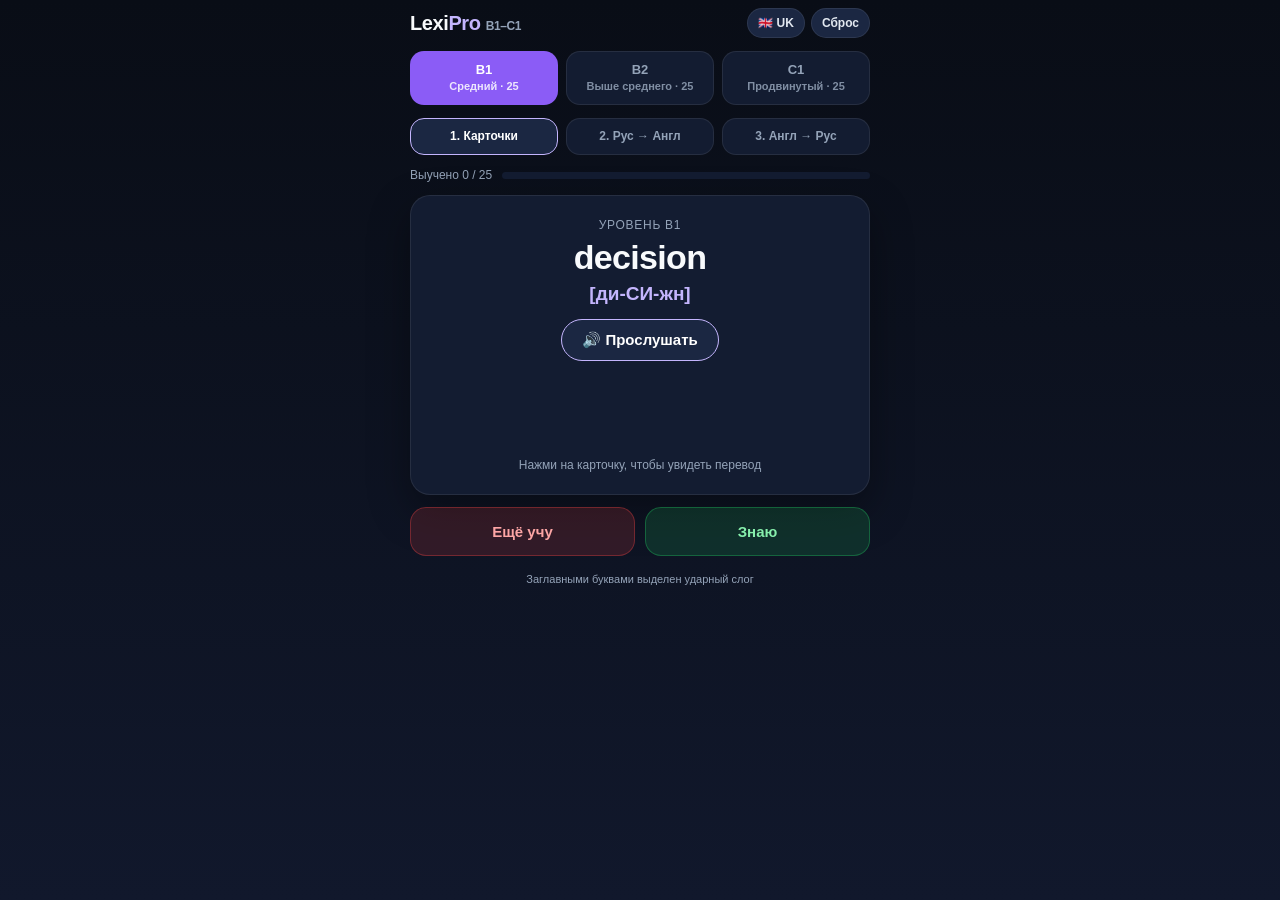
==== pro.html @ 26621e14 "Add LexiGo Starter and Pro apps" ====
<!DOCTYPE html>
<html lang="ru">
<head>
  <meta charset="UTF-8" />
  <meta name="viewport" content="width=device-width, initial-scale=1.0, viewport-fit=cover" />
  <meta name="apple-mobile-web-app-capable" content="yes" />
  <meta name="mobile-web-app-capable" content="yes" />
  <meta name="apple-mobile-web-app-status-bar-style" content="black-translucent" />
  <meta name="apple-mobile-web-app-title" content="Lexi Pro" />
  <meta name="theme-color" content="#090d16" />
  <link rel="apple-touch-icon" href="icon-pro.png" />
  <link rel="icon" href="icon-pro.png" />
  <title>Lexi Pro</title>
  <link rel="stylesheet" href="app.css" />
  <style>
    :root { --bg: #090d16; --bg-2: #11182c; --accent: #8b5cf6; --accent-soft: #c4b5fd; --accent-ink: #ffffff; }
  </style>
</head>
<body>
  <div class="app">
    <div class="top-bar">
      <a class="brand" href="./">Lexi<span>Pro</span> <small>B1–C1</small></a>
      <div class="top-controls">
        <button class="pill-btn" id="accentBtn" type="button">🇬🇧 UK</button>
        <button class="pill-btn" id="resetBtn" type="button">Сброс</button>
      </div>
    </div>

    <div class="levels" id="levelsBar"></div>

    <div class="modes" id="modesBar">
      <button class="mode-btn" data-mode="cards" type="button">1. Карточки</button>
      <button class="mode-btn" data-mode="ru2en" type="button">2. Рус → Англ</button>
      <button class="mode-btn" data-mode="en2ru" type="button">3. Англ → Рус</button>
    </div>

    <div class="progress-wrap">
      <span id="progressText"></span>
      <div class="progress-bar"><div class="progress-fill" id="progressFill"></div></div>
    </div>

    <div id="stage"></div>
    <div class="footer-note">Заглавными буквами выделен ударный слог</div>
  </div>

  <script>
    // [английское слово, транскрипция с ударением, перевод, пример EN, пример RU]
    window.LEXI_CONFIG = {
      storageKey: "lexipro_v2",
      levels: [
        { id: "B1", title: "Средний" },
        { id: "B2", title: "Выше среднего" },
        { id: "C1", title: "Продвинутый" }
      ],
      words: {
        B1: [
          ["achieve", "[э-ЧИВ]", "достигать", "You can achieve your goals.", "Ты можешь достичь своих целей."],
          ["require", "[ри-КУАЙ-э]", "требовать", "This task requires patience.", "Эта задача требует терпения."],
          ["avoid", "[э-ВОЙД]", "избегать", "Try to avoid common mistakes.", "Старайся избегать типичных ошибок."],
          ["reliable", "[ри-ЛАЙ-э-бл]", "надёжный", "He is a reliable colleague.", "Он надёжный коллега."],
          ["behaviour", "[би-ХЕЙ-вьэ]", "поведение", "His behaviour surprised everyone.", "Его поведение всех удивило."],
          ["programme", "[ПРОУ-грэм]", "программа, телепередача", "Did you watch that new programme?", "Ты смотрел ту новую передачу?"],
          ["advantage", "[эд-ВАН-тидж]", "преимущество", "Speaking English is a big advantage.", "Знание английского — большое преимущество."],
          ["manage", "[МЭ-нидж]", "справляться, суметь", "How did you manage to finish on time?", "Как тебе удалось закончить вовремя?"],
          ["mention", "[МЕН-шн]", "упоминать", "She didn't mention the price.", "Она не упомянула цену."],
          ["support", "[сэ-ПОТ]", "поддерживать; поддержка", "Thank you for your support.", "Спасибо за поддержку."],
          ["opportunity", "[о-пэ-ТЬЮ-нэ-ти]", "возможность", "It's a great opportunity to learn.", "Это отличная возможность научиться."],
          ["compare", "[кэм-ПЭА]", "сравнивать", "Compare the two options carefully.", "Внимательно сравни два варианта."],
          ["describe", "[ди-СКРАЙБ]", "описывать", "Can you describe what it looks like?", "Можешь описать, как это выглядит?"],
          ["encourage", "[ин-КА-ридж]", "поощрять, ободрять", "Good teachers encourage curiosity.", "Хорошие учителя поощряют любознательность."],
          ["reduce", "[ри-ДЬЮС]", "сокращать, уменьшать", "We want to reduce our expenses.", "Мы хотим сократить расходы."],
          ["decision", "[ди-СИ-жн]", "решение (выбор)", "We made a quick decision.", "Мы быстро приняли решение."],
          ["solution", "[сэ-ЛУ-шн]", "решение (проблемы)", "We need a solution to this problem.", "Нам нужно решение этой проблемы."],
          ["appointment", "[э-ПОЙНТ-мэнт]", "запись, приём (у врача и т.п.)", "I have a dentist appointment at ten.", "У меня запись к стоматологу на десять."],
          ["complain", "[кэм-ПЛЕЙН]", "жаловаться", "He always complains about the food.", "Он вечно жалуется на еду."],
          ["increase", "[ин-КРИС]", "увеличивать(ся)", "Prices increased last month.", "В прошлом месяце цены выросли."],
          ["recognise", "[РЕ-кэг-найз]", "узнавать, признавать", "I didn't recognise you with glasses!", "Я не узнал тебя в очках!"],
          ["realise", "[РИ-э-лайз]", "осознавать, понимать", "I didn't realise it was so late.", "Я не понял, что уже так поздно."],
          ["confident", "[КОН-фи-дэнт]", "уверенный", "She feels confident about the exam.", "Она уверена в себе перед экзаменом."],
          ["environment", "[ин-ВАЙ-рэн-мэнт]", "окружающая среда, обстановка", "We must protect the environment.", "Мы должны беречь окружающую среду."],
          ["aware", "[э-УЭА]", "осведомлённый, знающий", "Are you aware of the risks?", "Ты знаешь о рисках?"]
        ],
        B2: [
          ["consequence", "[КОН-си-куэнс]", "последствие", "Every action has a consequence.", "У каждого поступка есть последствия."],
          ["efficient", "[и-ФИ-шнт]", "эффективный", "We need a more efficient system.", "Нам нужна более эффективная система."],
          ["accurate", "[Э-кью-рэт]", "точный", "Make sure the data is accurate.", "Убедись, что данные точные."],
          ["maintain", "[мэйн-ТЕЙН]", "поддерживать, сохранять", "It's hard to maintain focus.", "Трудно сохранять концентрацию."],
          ["enormous", "[и-НО-мэс]", "огромный", "They face an enormous challenge.", "Перед ними огромная задача."],
          ["thorough", "[ЗА-рэ]", "тщательный", "Do a thorough check before sending.", "Тщательно проверь перед отправкой."],
          ["assess", "[э-СЕС]", "оценивать", "We need to assess the risks first.", "Сначала нужно оценить риски."],
          ["justify", "[ДЖАС-ти-фай]", "оправдывать, обосновывать", "How do you justify that decision?", "Чем ты обосновываешь это решение?"],
          ["significant", "[сиг-НИ-фи-кэнт]", "значительный", "There is a significant difference.", "Разница значительная."],
          ["reluctant", "[ри-ЛАК-тэнт]", "неохотный, не желающий", "He was reluctant to leave.", "Ему не хотелось уходить."],
          ["implement", "[ИМ-пли-мент]", "внедрять, реализовывать", "They plan to implement new rules.", "Они планируют внедрить новые правила."],
          ["persuade", "[пэ-СУЕЙД]", "убеждать", "Nothing could persuade him to stay.", "Ничто не могло убедить его остаться."],
          ["obstacle", "[ОБ-стэ-кл]", "препятствие", "Language can be an obstacle at first.", "Поначалу язык может быть препятствием."],
          ["sufficient", "[сэ-ФИ-шнт]", "достаточный", "Two hours should be sufficient.", "Двух часов должно хватить."],
          ["adapt", "[э-ДЭПТ]", "приспосабливаться", "Animals adapt to new climates.", "Животные приспосабливаются к новому климату."],
          ["approach", "[э-ПРОУЧ]", "подход; приближаться", "I like your approach to the problem.", "Мне нравится твой подход к проблеме."],
          ["crucial", "[КРУ-шл]", "решающий, ключевой", "Timing is crucial in business.", "В бизнесе время играет ключевую роль."],
          ["emphasise", "[ЭМ-фэ-сайз]", "подчёркивать, акцентировать", "She emphasised the need for safety.", "Она подчеркнула важность безопасности."],
          ["evidence", "[Э-ви-дэнс]", "доказательства, свидетельства", "There is no evidence of that.", "Этому нет доказательств."],
          ["overcome", "[оу-вэ-КАМ]", "преодолевать", "She overcame her fear of flying.", "Она преодолела страх полётов."],
          ["reveal", "[ри-ВИЛ]", "раскрывать, обнаруживать", "The report revealed several problems.", "Отчёт выявил несколько проблем."],
          ["deliberately", "[ди-ЛИ-бэ-рэт-ли]", "намеренно, нарочно", "He deliberately ignored the question.", "Он намеренно проигнорировал вопрос."],
          ["grateful", "[ГРЕЙТ-фл]", "благодарный", "I'm grateful for your help.", "Я благодарен за твою помощь."],
          ["ensure", "[ин-ШО]", "обеспечивать, гарантировать", "Please ensure the door is locked.", "Пожалуйста, убедись, что дверь заперта."],
          ["whereas", "[уэ-РЭЗ]", "тогда как, в то время как", "I like tea, whereas he prefers coffee.", "Я люблю чай, а он предпочитает кофе."]
        ],
        C1: [
          ["ambiguous", "[эм-БИ-гью-эс]", "двусмысленный", "His answer was ambiguous.", "Его ответ был двусмысленным."],
          ["inevitable", "[и-НЕ-ви-тэ-бл]", "неизбежный", "Change is often inevitable.", "Перемены часто неизбежны."],
          ["substantial", "[сэб-СТЭН-шл]", "существенный, весомый", "They made substantial progress.", "Они добились существенного прогресса."],
          ["subtle", "[СА-тл]", "тонкий, едва уловимый", "There is a subtle difference here.", "Здесь есть тонкое различие."],
          ["comprehensive", "[ком-при-ХЕН-сив]", "всеобъемлющий, исчерпывающий", "This is a comprehensive guide.", "Это исчерпывающее руководство."],
          ["undermine", "[ан-дэ-МАЙН]", "подрывать", "Rumours can undermine trust.", "Слухи могут подорвать доверие."],
          ["feasible", "[ФИ-зэ-бл]", "осуществимый, выполнимый", "Is the plan financially feasible?", "Осуществим ли этот план финансово?"],
          ["coherent", "[коу-ХИ-рэнт]", "связный, логичный", "She gave a coherent explanation.", "Она дала связное объяснение."],
          ["fluctuate", "[ФЛАК-чу-эйт]", "колебаться (о ценах и т.п.)", "Prices fluctuate throughout the year.", "Цены колеблются в течение года."],
          ["mitigate", "[МИ-ти-гейт]", "смягчать (последствия)", "Measures were taken to mitigate the risk.", "Были приняты меры для снижения риска."],
          ["concise", "[кэн-САЙС]", "краткий, лаконичный", "Keep your summary concise.", "Сделай резюме кратким."],
          ["plausible", "[ПЛО-зэ-бл]", "правдоподобный", "That sounds like a plausible theory.", "Это звучит как правдоподобная теория."],
          ["scrutinise", "[СКРУ-ти-найз]", "тщательно изучать", "Lawyers scrutinised every clause.", "Юристы тщательно изучили каждый пункт."],
          ["tenacious", "[тэ-НЕЙ-шэс]", "упорный, настойчивый", "She is tenacious and never gives up.", "Она упорная и никогда не сдаётся."],
          ["unprecedented", "[ан-ПРЕ-си-ден-тид]", "беспрецедентный", "The company saw unprecedented growth.", "Компания показала беспрецедентный рост."],
          ["advocate", "[ЭД-вэ-кейт]", "выступать за, отстаивать", "She advocates for equal rights.", "Она выступает за равные права."],
          ["compelling", "[кэм-ПЕ-лин]", "убедительный, захватывающий", "He made a compelling argument.", "Он привёл убедительный довод."],
          ["diminish", "[ди-МИ-ниш]", "уменьшать(ся), ослабевать", "The pain diminished over time.", "Со временем боль ослабла."],
          ["notion", "[НОУ-шн]", "понятие, представление", "I have no notion of what he meant.", "Понятия не имею, что он имел в виду."],
          ["inherent", "[ин-ХИ-рэнт]", "присущий, неотъемлемый", "Risk is inherent in any business.", "Риск присущ любому бизнесу."],
          ["discrepancy", "[ди-СКРЕ-пэн-си]", "расхождение, несоответствие", "There's a discrepancy in the figures.", "В цифрах есть расхождение."],
          ["meticulous", "[мэ-ТИ-кью-лэс]", "скрупулёзный, дотошный", "He keeps meticulous records.", "Он ведёт скрупулёзные записи."],
          ["endeavour", "[ин-ДЕ-вэ]", "стремление, попытка; стараться", "We will endeavour to reply quickly.", "Мы постараемся ответить быстро."],
          ["pragmatic", "[прэг-МЭ-тик]", "прагматичный", "We need a pragmatic approach.", "Нам нужен прагматичный подход."],
          ["arguably", "[А-гью-эб-ли]", "пожалуй, возможно", "It is arguably the best film this year.", "Это, пожалуй, лучший фильм года."]
        ]
      }
    };
  </script>
  <script src="app.js"></script>
</body>
</html>
---- app.css ----
:root {
  --bg: #0b1120;
  --bg-2: #0f172a;
  --card: #131c31;
  --card-2: #1b2742;
  --text: #f8fafc;
  --muted: #94a3b8;
  --ok: #22c55e;
  --bad: #ef4444;
  --border: rgba(255, 255, 255, 0.08);
  --radius: 20px;
  /* --accent, --accent-soft, --accent-ink задаются в каждой странице */
}

* { box-sizing: border-box; -webkit-tap-highlight-color: transparent; }

html { background: var(--bg); }

body {
  margin: 0;
  font-family: -apple-system, BlinkMacSystemFont, "SF Pro Display", "Segoe UI", Roboto, sans-serif;
  background: linear-gradient(180deg, var(--bg) 0%, var(--bg-2) 100%);
  color: var(--text);
  min-height: 100dvh;
  display: flex;
  justify-content: center;
  padding: calc(env(safe-area-inset-top) + 8px) 16px calc(24px + env(safe-area-inset-bottom));
  -webkit-user-select: none;
  user-select: none;
}

button { font-family: inherit; }

.app {
  width: 100%;
  max-width: 460px;
  display: flex;
  flex-direction: column;
  gap: 13px;
}

.top-bar { display: flex; align-items: center; justify-content: space-between; gap: 8px; }
.brand { font-size: 20px; font-weight: 800; letter-spacing: -0.02em; text-decoration: none; color: var(--text); }
.brand span { color: var(--accent-soft); }
.brand small { font-size: 12px; color: var(--muted); font-weight: 600; }
.top-controls { display: flex; align-items: center; gap: 6px; }

.pill-btn {
  font-size: 12px;
  font-weight: 700;
  color: #e2e8f0;
  background: var(--card-2);
  border: 1px solid var(--border);
  padding: 7px 10px;
  border-radius: 999px;
  cursor: pointer;
}

.levels { display: grid; gap: 8px; }

.level-btn, .mode-btn {
  background: var(--card);
  border: 1px solid var(--border);
  color: var(--muted);
  padding: 10px 6px;
  border-radius: 14px;
  font-weight: 700;
  font-size: 13px;
  line-height: 1.25;
  cursor: pointer;
  transition: 0.15s ease;
}
.level-btn small { display: block; font-size: 11px; font-weight: 600; opacity: 0.85; margin-top: 2px; }

.level-btn.active {
  background: var(--accent);
  color: var(--accent-ink);
  border-color: transparent;
}

.modes { display: grid; grid-template-columns: repeat(3, 1fr); gap: 8px; }
.mode-btn { font-size: 12px; font-weight: 600; }
.mode-btn.active { background: var(--card-2); color: #fff; border-color: var(--accent-soft); }

.progress-wrap { display: flex; align-items: center; gap: 10px; font-size: 12px; color: var(--muted); }
.progress-bar { flex: 1; height: 7px; background: var(--card); border-radius: 999px; overflow: hidden; }
.progress-fill { height: 100%; width: 0%; background: var(--accent); transition: width 0.25s ease; }

.flashcard, .quiz-card {
  background: var(--card);
  border: 1px solid var(--border);
  border-radius: var(--radius);
  padding: 22px 18px;
  box-shadow: 0 16px 40px rgba(0, 0, 0, 0.35);
}

.flashcard {
  min-height: 300px;
  display: flex;
  flex-direction: column;
  justify-content: space-between;
  cursor: pointer;
}

.label {
  font-size: 12px;
  text-transform: uppercase;
  letter-spacing: 0.06em;
  color: var(--muted);
  margin-bottom: 6px;
  text-align: center;
}

.word-en { font-size: 34px; font-weight: 800; letter-spacing: -0.02em; margin: 6px 0; text-align: center; overflow-wrap: anywhere; }
.ru-trans { font-size: 19px; font-weight: 700; color: var(--accent-soft); text-align: center; margin-bottom: 14px; }

.center { display: flex; justify-content: center; }

.audio-btn {
  display: inline-flex;
  align-items: center;
  gap: 8px;
  background: var(--card-2);
  color: #fff;
  border: 1px solid var(--accent-soft);
  padding: 11px 20px;
  border-radius: 999px;
  font-size: 15px;
  font-weight: 600;
  cursor: pointer;
}
.audio-btn:active, .btn:active, .opt-btn:active { transform: scale(0.97); }

.answer-box { margin-top: 16px; padding-top: 14px; border-top: 1px dashed var(--border); text-align: center; }
.word-ru { font-size: 22px; font-weight: 700; margin-bottom: 10px; }
.example-en { font-size: 15px; color: #e2e8f0; margin-bottom: 4px; }
.example-ru { font-size: 13px; color: var(--muted); }
.hint { font-size: 12px; color: var(--muted); text-align: center; margin-top: 14px; }

.actions { display: grid; grid-template-columns: 1fr 1fr; gap: 10px; margin-top: 12px; }

.btn { border: none; border-radius: 16px; padding: 15px 14px; font-size: 15px; font-weight: 700; cursor: pointer; }
.btn-hard { background: rgba(239, 68, 68, 0.16); color: #fca5a5; border: 1px solid rgba(239, 68, 68, 0.35); }
.btn-easy { background: rgba(34, 197, 94, 0.16); color: #86efac; border: 1px solid rgba(34, 197, 94, 0.35); }
.btn-primary { background: var(--accent); color: var(--accent-ink); width: 100%; }

.quiz-card { display: flex; flex-direction: column; gap: 14px; }
.quiz-word { font-size: 28px; font-weight: 800; text-align: center; overflow-wrap: anywhere; }
.quiz-trans { margin: 6px 0 10px; }
.options { display: flex; flex-direction: column; gap: 9px; }

.opt-btn {
  width: 100%;
  text-align: left;
  background: var(--card-2);
  border: 1px solid var(--border);
  color: var(--text);
  padding: 13px 15px;
  border-radius: 14px;
  font-size: 16px;
  font-weight: 600;
  cursor: pointer;
}
.opt-btn .sub { font-size: 13px; color: var(--accent-soft); margin-top: 3px; font-weight: 600; }
.opt-btn.correct { background: rgba(34, 197, 94, 0.22); border-color: var(--ok); color: #bbf7d0; }
.opt-btn.wrong { background: rgba(239, 68, 68, 0.22); border-color: var(--bad); color: #fecaca; }
.opt-btn:disabled { cursor: default; }

.feedback { min-height: 42px; text-align: center; font-size: 14px; color: #cbd5e1; display: flex; align-items: center; justify-content: center; flex-wrap: wrap; gap: 4px; }

.footer-note { font-size: 11px; color: var(--muted); text-align: center; margin-top: 4px; }
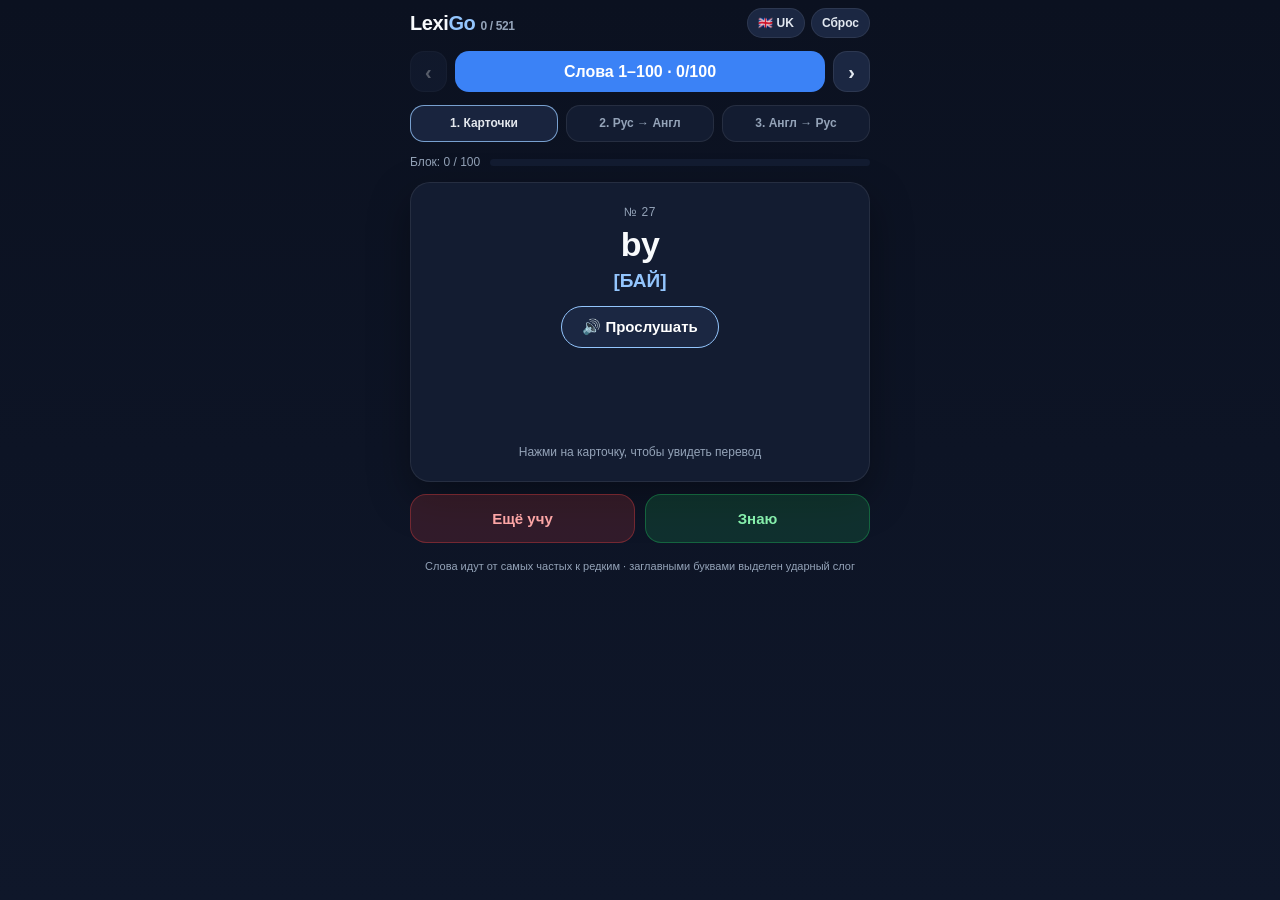
==== commit 9b405553: "Single LexiGo app: words 1-521 in frequency blocks" ====
--- a/pro.html
+++ b/pro.html
@@ -2,141 +2,11 @@
 <html lang="ru">
 <head>
   <meta charset="UTF-8" />
-  <meta name="viewport" content="width=device-width, initial-scale=1.0, viewport-fit=cover" />
-  <meta name="apple-mobile-web-app-capable" content="yes" />
-  <meta name="mobile-web-app-capable" content="yes" />
-  <meta name="apple-mobile-web-app-status-bar-style" content="black-translucent" />
-  <meta name="apple-mobile-web-app-title" content="Lexi Pro" />
-  <meta name="theme-color" content="#090d16" />
-  <link rel="apple-touch-icon" href="icon-pro.png" />
-  <link rel="icon" href="icon-pro.png" />
-  <title>Lexi Pro</title>
-  <link rel="stylesheet" href="app.css" />
-  <style>
-    :root { --bg: #090d16; --bg-2: #11182c; --accent: #8b5cf6; --accent-soft: #c4b5fd; --accent-ink: #ffffff; }
-  </style>
+  <meta http-equiv="refresh" content="0; url=./" />
+  <link rel="apple-touch-icon" href="icon.png" />
+  <title>LexiGo</title>
 </head>
-<body>
-  <div class="app">
-    <div class="top-bar">
-      <a class="brand" href="./">Lexi<span>Pro</span> <small>B1–C1</small></a>
-      <div class="top-controls">
-        <button class="pill-btn" id="accentBtn" type="button">🇬🇧 UK</button>
-        <button class="pill-btn" id="resetBtn" type="button">Сброс</button>
-      </div>
-    </div>
-
-    <div class="levels" id="levelsBar"></div>
-
-    <div class="modes" id="modesBar">
-      <button class="mode-btn" data-mode="cards" type="button">1. Карточки</button>
-      <button class="mode-btn" data-mode="ru2en" type="button">2. Рус → Англ</button>
-      <button class="mode-btn" data-mode="en2ru" type="button">3. Англ → Рус</button>
-    </div>
-
-    <div class="progress-wrap">
-      <span id="progressText"></span>
-      <div class="progress-bar"><div class="progress-fill" id="progressFill"></div></div>
-    </div>
-
-    <div id="stage"></div>
-    <div class="footer-note">Заглавными буквами выделен ударный слог</div>
-  </div>
-
-  <script>
-    // [английское слово, транскрипция с ударением, перевод, пример EN, пример RU]
-    window.LEXI_CONFIG = {
-      storageKey: "lexipro_v2",
-      levels: [
-        { id: "B1", title: "Средний" },
-        { id: "B2", title: "Выше среднего" },
-        { id: "C1", title: "Продвинутый" }
-      ],
-      words: {
-        B1: [
-          ["achieve", "[э-ЧИВ]", "достигать", "You can achieve your goals.", "Ты можешь достичь своих целей."],
-          ["require", "[ри-КУАЙ-э]", "требовать", "This task requires patience.", "Эта задача требует терпения."],
-          ["avoid", "[э-ВОЙД]", "избегать", "Try to avoid common mistakes.", "Старайся избегать типичных ошибок."],
-          ["reliable", "[ри-ЛАЙ-э-бл]", "надёжный", "He is a reliable colleague.", "Он надёжный коллега."],
-          ["behaviour", "[би-ХЕЙ-вьэ]", "поведение", "His behaviour surprised everyone.", "Его поведение всех удивило."],
-          ["programme", "[ПРОУ-грэм]", "программа, телепередача", "Did you watch that new programme?", "Ты смотрел ту новую передачу?"],
-          ["advantage", "[эд-ВАН-тидж]", "преимущество", "Speaking English is a big advantage.", "Знание английского — большое преимущество."],
-          ["manage", "[МЭ-нидж]", "справляться, суметь", "How did you manage to finish on time?", "Как тебе удалось закончить вовремя?"],
-          ["mention", "[МЕН-шн]", "упоминать", "She didn't mention the price.", "Она не упомянула цену."],
-          ["support", "[сэ-ПОТ]", "поддерживать; поддержка", "Thank you for your support.", "Спасибо за поддержку."],
-          ["opportunity", "[о-пэ-ТЬЮ-нэ-ти]", "возможность", "It's a great opportunity to learn.", "Это отличная возможность научиться."],
-          ["compare", "[кэм-ПЭА]", "сравнивать", "Compare the two options carefully.", "Внимательно сравни два варианта."],
-          ["describe", "[ди-СКРАЙБ]", "описывать", "Can you describe what it looks like?", "Можешь описать, как это выглядит?"],
-          ["encourage", "[ин-КА-ридж]", "поощрять, ободрять", "Good teachers encourage curiosity.", "Хорошие учителя поощряют любознательность."],
-          ["reduce", "[ри-ДЬЮС]", "сокращать, уменьшать", "We want to reduce our expenses.", "Мы хотим сократить расходы."],
-          ["decision", "[ди-СИ-жн]", "решение (выбор)", "We made a quick decision.", "Мы быстро приняли решение."],
-          ["solution", "[сэ-ЛУ-шн]", "решение (проблемы)", "We need a solution to this problem.", "Нам нужно решение этой проблемы."],
-          ["appointment", "[э-ПОЙНТ-мэнт]", "запись, приём (у врача и т.п.)", "I have a dentist appointment at ten.", "У меня запись к стоматологу на десять."],
-          ["complain", "[кэм-ПЛЕЙН]", "жаловаться", "He always complains about the food.", "Он вечно жалуется на еду."],
-          ["increase", "[ин-КРИС]", "увеличивать(ся)", "Prices increased last month.", "В прошлом месяце цены выросли."],
-          ["recognise", "[РЕ-кэг-найз]", "узнавать, признавать", "I didn't recognise you with glasses!", "Я не узнал тебя в очках!"],
-          ["realise", "[РИ-э-лайз]", "осознавать, понимать", "I didn't realise it was so late.", "Я не понял, что уже так поздно."],
-          ["confident", "[КОН-фи-дэнт]", "уверенный", "She feels confident about the exam.", "Она уверена в себе перед экзаменом."],
-          ["environment", "[ин-ВАЙ-рэн-мэнт]", "окружающая среда, обстановка", "We must protect the environment.", "Мы должны беречь окружающую среду."],
-          ["aware", "[э-УЭА]", "осведомлённый, знающий", "Are you aware of the risks?", "Ты знаешь о рисках?"]
-        ],
-        B2: [
-          ["consequence", "[КОН-си-куэнс]", "последствие", "Every action has a consequence.", "У каждого поступка есть последствия."],
-          ["efficient", "[и-ФИ-шнт]", "эффективный", "We need a more efficient system.", "Нам нужна более эффективная система."],
-          ["accurate", "[Э-кью-рэт]", "точный", "Make sure the data is accurate.", "Убедись, что данные точные."],
-          ["maintain", "[мэйн-ТЕЙН]", "поддерживать, сохранять", "It's hard to maintain focus.", "Трудно сохранять концентрацию."],
-          ["enormous", "[и-НО-мэс]", "огромный", "They face an enormous challenge.", "Перед ними огромная задача."],
-          ["thorough", "[ЗА-рэ]", "тщательный", "Do a thorough check before sending.", "Тщательно проверь перед отправкой."],
-          ["assess", "[э-СЕС]", "оценивать", "We need to assess the risks first.", "Сначала нужно оценить риски."],
-          ["justify", "[ДЖАС-ти-фай]", "оправдывать, обосновывать", "How do you justify that decision?", "Чем ты обосновываешь это решение?"],
-          ["significant", "[сиг-НИ-фи-кэнт]", "значительный", "There is a significant difference.", "Разница значительная."],
-          ["reluctant", "[ри-ЛАК-тэнт]", "неохотный, не желающий", "He was reluctant to leave.", "Ему не хотелось уходить."],
-          ["implement", "[ИМ-пли-мент]", "внедрять, реализовывать", "They plan to implement new rules.", "Они планируют внедрить новые правила."],
-          ["persuade", "[пэ-СУЕЙД]", "убеждать", "Nothing could persuade him to stay.", "Ничто не могло убедить его остаться."],
-          ["obstacle", "[ОБ-стэ-кл]", "препятствие", "Language can be an obstacle at first.", "Поначалу язык может быть препятствием."],
-          ["sufficient", "[сэ-ФИ-шнт]", "достаточный", "Two hours should be sufficient.", "Двух часов должно хватить."],
-          ["adapt", "[э-ДЭПТ]", "приспосабливаться", "Animals adapt to new climates.", "Животные приспосабливаются к новому климату."],
-          ["approach", "[э-ПРОУЧ]", "подход; приближаться", "I like your approach to the problem.", "Мне нравится твой подход к проблеме."],
-          ["crucial", "[КРУ-шл]", "решающий, ключевой", "Timing is crucial in business.", "В бизнесе время играет ключевую роль."],
-          ["emphasise", "[ЭМ-фэ-сайз]", "подчёркивать, акцентировать", "She emphasised the need for safety.", "Она подчеркнула важность безопасности."],
-          ["evidence", "[Э-ви-дэнс]", "доказательства, свидетельства", "There is no evidence of that.", "Этому нет доказательств."],
-          ["overcome", "[оу-вэ-КАМ]", "преодолевать", "She overcame her fear of flying.", "Она преодолела страх полётов."],
-          ["reveal", "[ри-ВИЛ]", "раскрывать, обнаруживать", "The report revealed several problems.", "Отчёт выявил несколько проблем."],
-          ["deliberately", "[ди-ЛИ-бэ-рэт-ли]", "намеренно, нарочно", "He deliberately ignored the question.", "Он намеренно проигнорировал вопрос."],
-          ["grateful", "[ГРЕЙТ-фл]", "благодарный", "I'm grateful for your help.", "Я благодарен за твою помощь."],
-          ["ensure", "[ин-ШО]", "обеспечивать, гарантировать", "Please ensure the door is locked.", "Пожалуйста, убедись, что дверь заперта."],
-          ["whereas", "[уэ-РЭЗ]", "тогда как, в то время как", "I like tea, whereas he prefers coffee.", "Я люблю чай, а он предпочитает кофе."]
-        ],
-        C1: [
-          ["ambiguous", "[эм-БИ-гью-эс]", "двусмысленный", "His answer was ambiguous.", "Его ответ был двусмысленным."],
-          ["inevitable", "[и-НЕ-ви-тэ-бл]", "неизбежный", "Change is often inevitable.", "Перемены часто неизбежны."],
-          ["substantial", "[сэб-СТЭН-шл]", "существенный, весомый", "They made substantial progress.", "Они добились существенного прогресса."],
-          ["subtle", "[СА-тл]", "тонкий, едва уловимый", "There is a subtle difference here.", "Здесь есть тонкое различие."],
-          ["comprehensive", "[ком-при-ХЕН-сив]", "всеобъемлющий, исчерпывающий", "This is a comprehensive guide.", "Это исчерпывающее руководство."],
-          ["undermine", "[ан-дэ-МАЙН]", "подрывать", "Rumours can undermine trust.", "Слухи могут подорвать доверие."],
-          ["feasible", "[ФИ-зэ-бл]", "осуществимый, выполнимый", "Is the plan financially feasible?", "Осуществим ли этот план финансово?"],
-          ["coherent", "[коу-ХИ-рэнт]", "связный, логичный", "She gave a coherent explanation.", "Она дала связное объяснение."],
-          ["fluctuate", "[ФЛАК-чу-эйт]", "колебаться (о ценах и т.п.)", "Prices fluctuate throughout the year.", "Цены колеблются в течение года."],
-          ["mitigate", "[МИ-ти-гейт]", "смягчать (последствия)", "Measures were taken to mitigate the risk.", "Были приняты меры для снижения риска."],
-          ["concise", "[кэн-САЙС]", "краткий, лаконичный", "Keep your summary concise.", "Сделай резюме кратким."],
-          ["plausible", "[ПЛО-зэ-бл]", "правдоподобный", "That sounds like a plausible theory.", "Это звучит как правдоподобная теория."],
-          ["scrutinise", "[СКРУ-ти-найз]", "тщательно изучать", "Lawyers scrutinised every clause.", "Юристы тщательно изучили каждый пункт."],
-          ["tenacious", "[тэ-НЕЙ-шэс]", "упорный, настойчивый", "She is tenacious and never gives up.", "Она упорная и никогда не сдаётся."],
-          ["unprecedented", "[ан-ПРЕ-си-ден-тид]", "беспрецедентный", "The company saw unprecedented growth.", "Компания показала беспрецедентный рост."],
-          ["advocate", "[ЭД-вэ-кейт]", "выступать за, отстаивать", "She advocates for equal rights.", "Она выступает за равные права."],
-          ["compelling", "[кэм-ПЕ-лин]", "убедительный, захватывающий", "He made a compelling argument.", "Он привёл убедительный довод."],
-          ["diminish", "[ди-МИ-ниш]", "уменьшать(ся), ослабевать", "The pain diminished over time.", "Со временем боль ослабла."],
-          ["notion", "[НОУ-шн]", "понятие, представление", "I have no notion of what he meant.", "Понятия не имею, что он имел в виду."],
-          ["inherent", "[ин-ХИ-рэнт]", "присущий, неотъемлемый", "Risk is inherent in any business.", "Риск присущ любому бизнесу."],
-          ["discrepancy", "[ди-СКРЕ-пэн-си]", "расхождение, несоответствие", "There's a discrepancy in the figures.", "В цифрах есть расхождение."],
-          ["meticulous", "[мэ-ТИ-кью-лэс]", "скрупулёзный, дотошный", "He keeps meticulous records.", "Он ведёт скрупулёзные записи."],
-          ["endeavour", "[ин-ДЕ-вэ]", "стремление, попытка; стараться", "We will endeavour to reply quickly.", "Мы постараемся ответить быстро."],
-          ["pragmatic", "[прэг-МЭ-тик]", "прагматичный", "We need a pragmatic approach.", "Нам нужен прагматичный подход."],
-          ["arguably", "[А-гью-эб-ли]", "пожалуй, возможно", "It is arguably the best film this year.", "Это, пожалуй, лучший фильм года."]
-        ]
-      }
-    };
-  </script>
-  <script src="app.js"></script>
+<body style="background:#0b1120;color:#f8fafc;font-family:-apple-system,sans-serif;padding:24px">
+  Приложение переехало: <a href="./" style="color:#93c5fd">открыть LexiGo</a>
 </body>
 </html>
